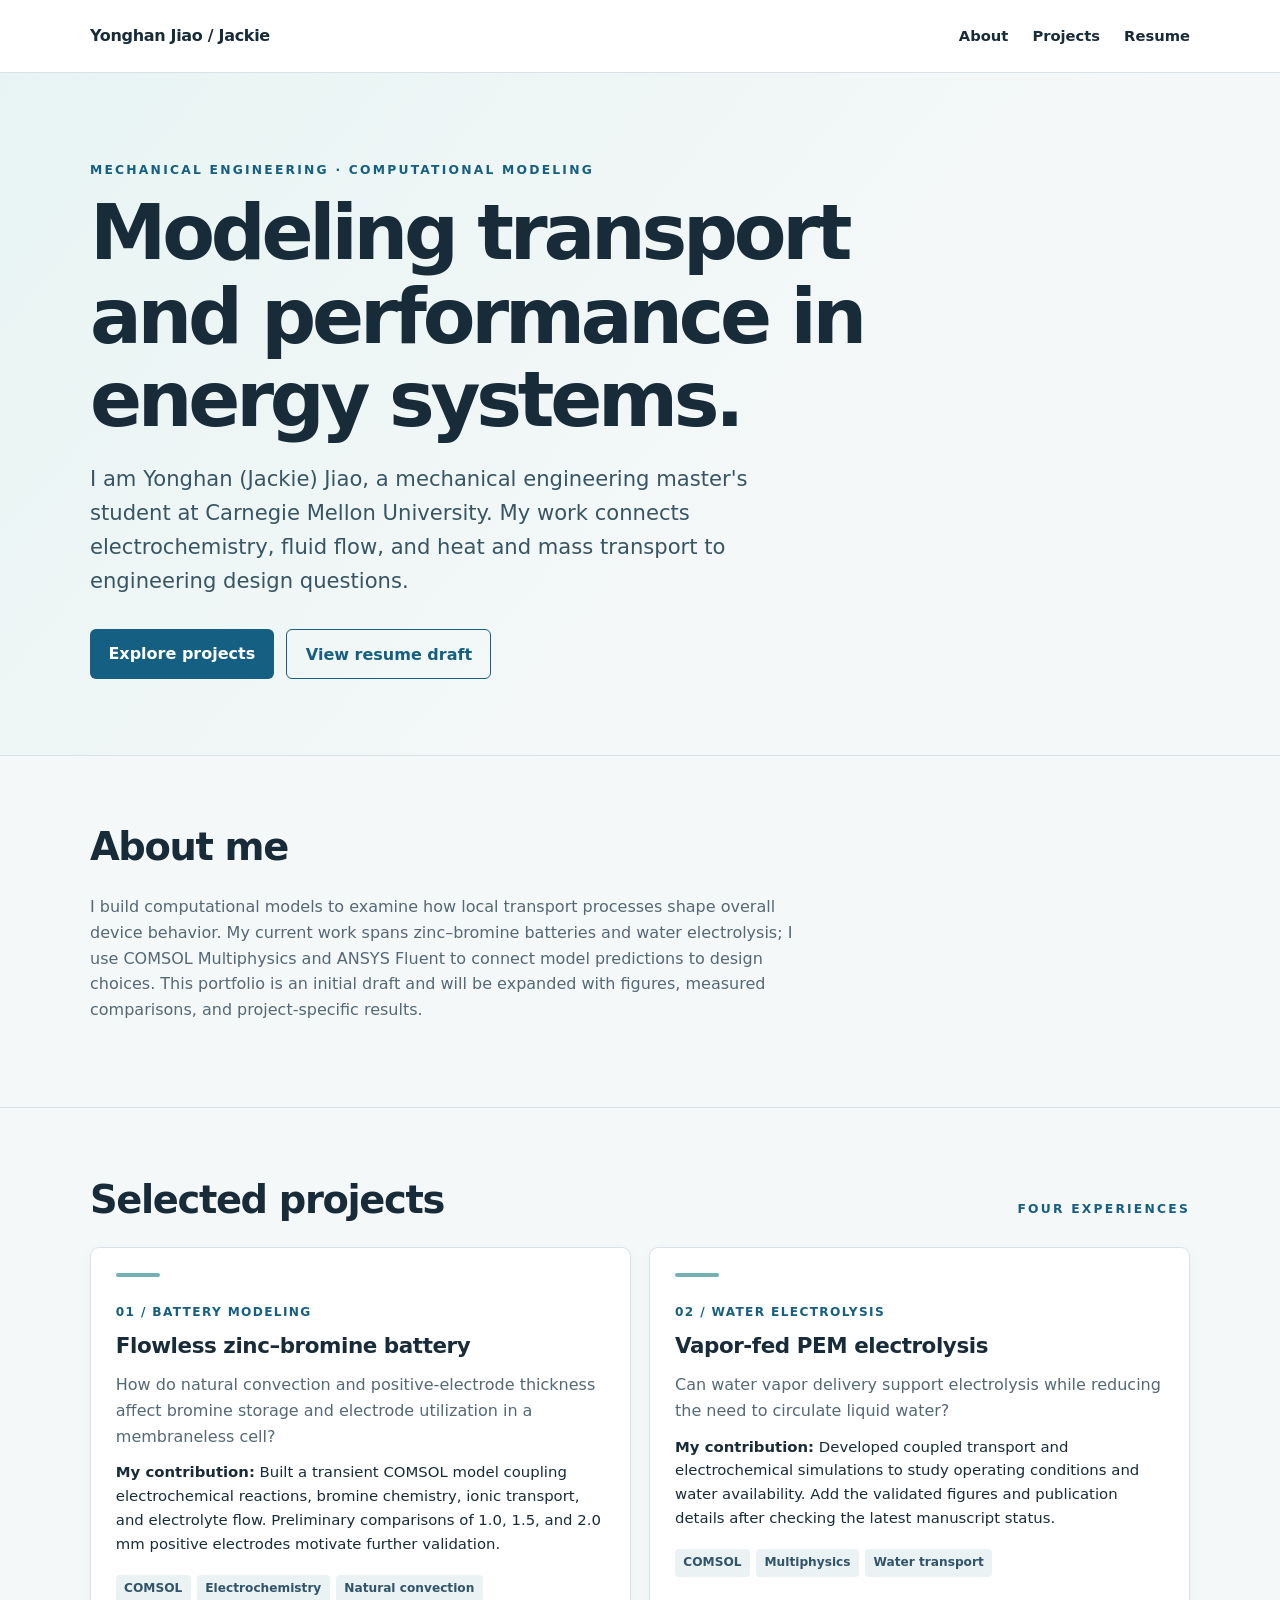
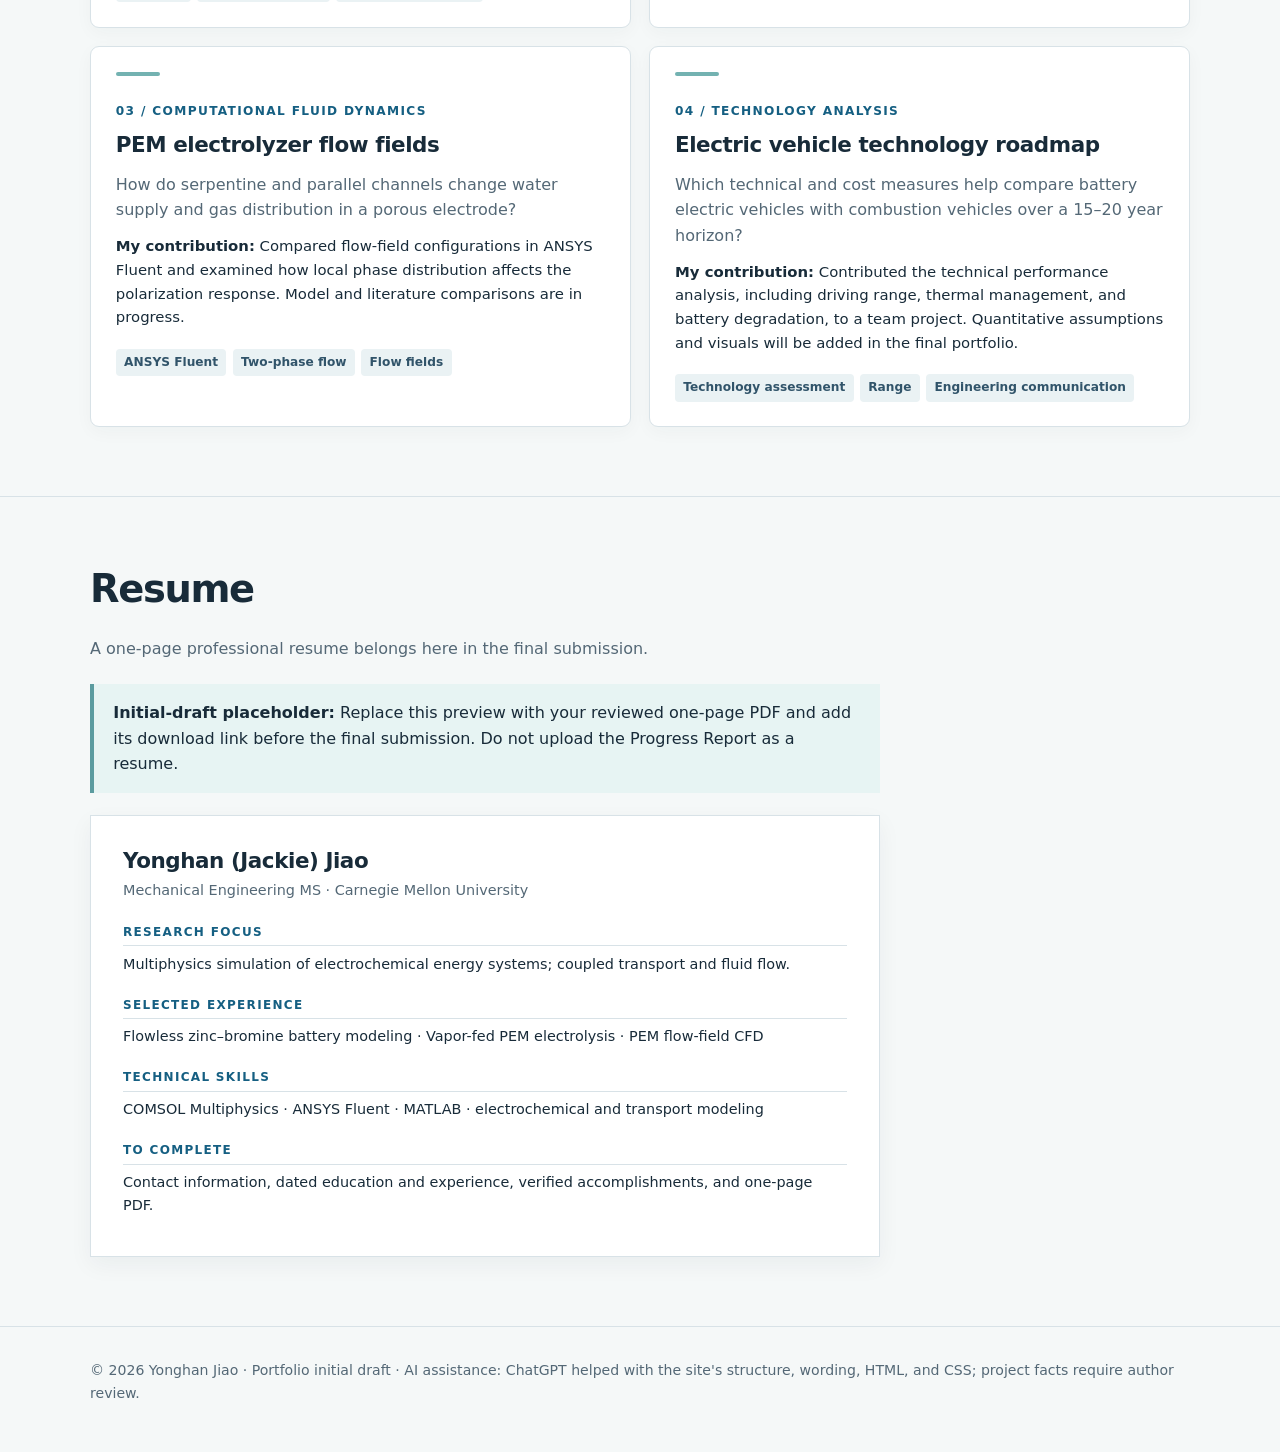
==== index.html @ d311a7da "Add files via upload" ====
<!doctype html>
<html lang="en">
<head>
  <meta charset="utf-8">
  <meta name="viewport" content="width=device-width, initial-scale=1">
  <meta name="description" content="Yonghan (Jackie) Jiao — mechanical engineering and multiphysics modeling portfolio.">
  <title>Yonghan Jiao | Engineering Portfolio</title>
  <style>
    :root { --ink:#182b39; --muted:#546876; --blue:#155f82; --line:#d8e2e7; --paper:#f5f8f8; --white:#fff; --accent:#cfe9ea; }
    * { box-sizing:border-box; }
    html { scroll-behavior:smooth; scroll-padding-top:5.2rem; }
    body { margin:0; color:var(--ink); background:var(--paper); font:16px/1.6 system-ui,-apple-system,"Segoe UI",sans-serif; }
    a { color:var(--blue); }
    a:focus-visible { outline:3px solid #cc8330; outline-offset:4px; }
    .wrap { width:min(1100px,calc(100% - 2.5rem)); margin:auto; }
    .site-header { position:sticky; top:0; z-index:10; background:rgba(255,255,255,.97); border-bottom:1px solid var(--line); }
    .header-inner { min-height:72px; display:flex; align-items:center; justify-content:space-between; gap:1.5rem; }
    .brand { color:var(--ink); text-decoration:none; font-weight:750; letter-spacing:-.02em; white-space:nowrap; }
    nav { display:flex; gap:1.5rem; flex-wrap:wrap; }
    nav a { color:var(--ink); text-decoration:none; font-size:.92rem; font-weight:600; }
    nav a:hover, nav a[aria-current="page"] { color:var(--blue); text-decoration:underline; text-underline-offset:.4rem; }
    .hero { padding:5.5rem 0 4.7rem; background:linear-gradient(130deg,#e7f4f3 0%,#f5f8f8 64%); border-bottom:1px solid var(--line); }
    .eyebrow { color:var(--blue); font-size:.77rem; text-transform:uppercase; letter-spacing:.18em; font-weight:800; }
    h1,h2,h3,p { margin-top:0; }
    h1 { max-width:780px; font-size:clamp(2.65rem,6vw,5.1rem); line-height:1.09; letter-spacing:-.055em; margin:.65rem 0 1.25rem; }
    .lead { max-width:720px; color:#385564; font-size:clamp(1.08rem,2vw,1.32rem); }
    .hero-links { display:flex; gap:.8rem; flex-wrap:wrap; margin-top:2rem; }
    .button { display:inline-block; background:var(--blue); color:#fff; text-decoration:none; padding:.7rem 1.15rem; border-radius:6px; font-weight:650; }
    .button.secondary { color:var(--blue); background:transparent; border:1px solid var(--blue); }
    section.block { padding:4.3rem 0; border-bottom:1px solid var(--line); }
    .section-heading { display:flex; align-items:baseline; justify-content:space-between; gap:1rem; margin-bottom:1.5rem; }
    h2 { font-size:clamp(1.7rem,3vw,2.45rem); letter-spacing:-.035em; line-height:1.2; margin:0; }
    .intro { max-width:730px; color:var(--muted); }
    .grid { display:grid; grid-template-columns:repeat(2,minmax(0,1fr)); gap:1.15rem; }
    .card { background:var(--white); padding:1.55rem; border:1px solid var(--line); border-radius:9px; box-shadow:0 5px 18px rgba(19,51,65,.035); }
    .card::before { content:""; display:block; width:44px; height:4px; border-radius:5px; background:#73b2b1; margin-bottom:1.3rem; }
    .label { color:var(--blue); font-size:.76rem; font-weight:800; text-transform:uppercase; letter-spacing:.11em; }
    h3 { font-size:1.34rem; line-height:1.25; letter-spacing:-.02em; margin:.6rem 0 .8rem; }
    .card p { color:var(--muted); margin-bottom:.75rem; }
    .card .detail { color:var(--ink); font-size:.93rem; }
    .tags { display:flex; flex-wrap:wrap; gap:.4rem; margin-top:1.15rem; }
    .tags span { padding:.25rem .52rem; background:#eaf2f4; border-radius:4px; color:#31546a; font-size:.76rem; font-weight:650; }
    .resume-note { background:#e7f4f3; border-left:4px solid #5b9b9f; padding:1rem 1.2rem; margin:1.4rem 0; max-width:790px; }
    .resume-sheet { background:#fff; border:1px solid var(--line); padding:2rem; max-width:790px; box-shadow:0 8px 22px rgba(17,45,61,.05); }
    .resume-sheet h3 { margin:0; }
    .resume-sheet .subtitle { color:var(--muted); margin:.25rem 0 1.3rem; }
    .resume-sheet h4 { border-bottom:1px solid var(--line); margin:1.25rem 0 .4rem; padding-bottom:.2rem; color:var(--blue); text-transform:uppercase; font-size:.75rem; letter-spacing:.11em; }
    .resume-sheet p { margin:0 0 .45rem; font-size:.9rem; }
    footer { padding:2rem 0 3rem; font-size:.88rem; color:var(--muted); }
    @media(max-width:700px) { .header-inner { align-items:flex-start; flex-direction:column; padding:.9rem 0; gap:.5rem; } nav { gap:.85rem; } html { scroll-padding-top:8rem; } .hero { padding:3.6rem 0; } .grid { grid-template-columns:1fr; } .section-heading { display:block; } .resume-sheet { padding:1.2rem; } }
    @media print { .site-header,.hero-links,.resume-note,footer { display:none; } .hero,section.block { padding:1rem 0; } .grid { display:block; } .card { break-inside:avoid; box-shadow:none; margin-bottom:1rem; } }
  </style>
</head>
<body>
  <header class="site-header">
    <div class="wrap header-inner">
      <a class="brand" href="#home">Yonghan Jiao <span aria-hidden="true">/</span> Jackie</a>
      <nav aria-label="Main navigation">
        <a href="#about">About</a>
        <a href="#projects">Projects</a>
        <a href="#resume">Resume</a>
      </nav>
    </div>
  </header>
  <main>
    <div class="hero" id="home">
      <div class="wrap">
        <div class="eyebrow">Mechanical engineering · computational modeling</div>
        <h1>Modeling transport and performance in energy systems.</h1>
        <p class="lead">I am Yonghan (Jackie) Jiao, a mechanical engineering master's student at Carnegie Mellon University. My work connects electrochemistry, fluid flow, and heat and mass transport to engineering design questions.</p>
        <div class="hero-links"><a class="button" href="#projects">Explore projects</a><a class="button secondary" href="#resume">View resume draft</a></div>
      </div>
    </div>
    <section class="block" id="about" aria-labelledby="about-title">
      <div class="wrap"><div class="section-heading"><h2 id="about-title">About me</h2></div>
        <p class="intro">I build computational models to examine how local transport processes shape overall device behavior. My current work spans zinc–bromine batteries and water electrolysis; I use COMSOL Multiphysics and ANSYS Fluent to connect model predictions to design choices. This portfolio is an initial draft and will be expanded with figures, measured comparisons, and project-specific results.</p>
      </div>
    </section>
    <section class="block" id="projects" aria-labelledby="projects-title">
      <div class="wrap"><div class="section-heading"><h2 id="projects-title">Selected projects</h2><span class="eyebrow">Four experiences</span></div>
        <div class="grid">
          <article class="card"><span class="label">01 / Battery modeling</span><h3>Flowless zinc–bromine battery</h3>
            <p>How do natural convection and positive-electrode thickness affect bromine storage and electrode utilization in a membraneless cell?</p>
            <p class="detail"><strong>My contribution:</strong> Built a transient COMSOL model coupling electrochemical reactions, bromine chemistry, ionic transport, and electrolyte flow. Preliminary comparisons of 1.0, 1.5, and 2.0 mm positive electrodes motivate further validation.</p>
            <div class="tags"><span>COMSOL</span><span>Electrochemistry</span><span>Natural convection</span></div>
          </article>
          <article class="card"><span class="label">02 / Water electrolysis</span><h3>Vapor-fed PEM electrolysis</h3>
            <p>Can water vapor delivery support electrolysis while reducing the need to circulate liquid water?</p>
            <p class="detail"><strong>My contribution:</strong> Developed coupled transport and electrochemical simulations to study operating conditions and water availability. Add the validated figures and publication details after checking the latest manuscript status.</p>
            <div class="tags"><span>COMSOL</span><span>Multiphysics</span><span>Water transport</span></div>
          </article>
          <article class="card"><span class="label">03 / Computational fluid dynamics</span><h3>PEM electrolyzer flow fields</h3>
            <p>How do serpentine and parallel channels change water supply and gas distribution in a porous electrode?</p>
            <p class="detail"><strong>My contribution:</strong> Compared flow-field configurations in ANSYS Fluent and examined how local phase distribution affects the polarization response. Model and literature comparisons are in progress.</p>
            <div class="tags"><span>ANSYS Fluent</span><span>Two-phase flow</span><span>Flow fields</span></div>
          </article>
          <article class="card"><span class="label">04 / Technology analysis</span><h3>Electric vehicle technology roadmap</h3>
            <p>Which technical and cost measures help compare battery electric vehicles with combustion vehicles over a 15–20 year horizon?</p>
            <p class="detail"><strong>My contribution:</strong> Contributed the technical performance analysis, including driving range, thermal management, and battery degradation, to a team project. Quantitative assumptions and visuals will be added in the final portfolio.</p>
            <div class="tags"><span>Technology assessment</span><span>Range</span><span>Engineering communication</span></div>
          </article>
        </div>
      </div>
    </section>
    <section class="block" id="resume" aria-labelledby="resume-title">
      <div class="wrap"><div class="section-heading"><h2 id="resume-title">Resume</h2></div>
        <p class="intro">A one-page professional resume belongs here in the final submission.</p>
        <div class="resume-note"><strong>Initial-draft placeholder:</strong> Replace this preview with your reviewed one-page PDF and add its download link before the final submission. Do not upload the Progress Report as a resume.</div>
        <div class="resume-sheet" aria-label="Resume section preview">
          <h3>Yonghan (Jackie) Jiao</h3><p class="subtitle">Mechanical Engineering MS · Carnegie Mellon University</p>
          <h4>Research focus</h4><p>Multiphysics simulation of electrochemical energy systems; coupled transport and fluid flow.</p>
          <h4>Selected experience</h4><p>Flowless zinc–bromine battery modeling · Vapor-fed PEM electrolysis · PEM flow-field CFD</p>
          <h4>Technical skills</h4><p>COMSOL Multiphysics · ANSYS Fluent · MATLAB · electrochemical and transport modeling</p>
          <h4>To complete</h4><p>Contact information, dated education and experience, verified accomplishments, and one-page PDF.</p>
        </div>
      </div>
    </section>
  </main>
  <footer><div class="wrap">© 2026 Yonghan Jiao · Portfolio initial draft · AI assistance: ChatGPT helped with the site's structure, wording, HTML, and CSS; project facts require author review.</div></footer>
</body>
</html>
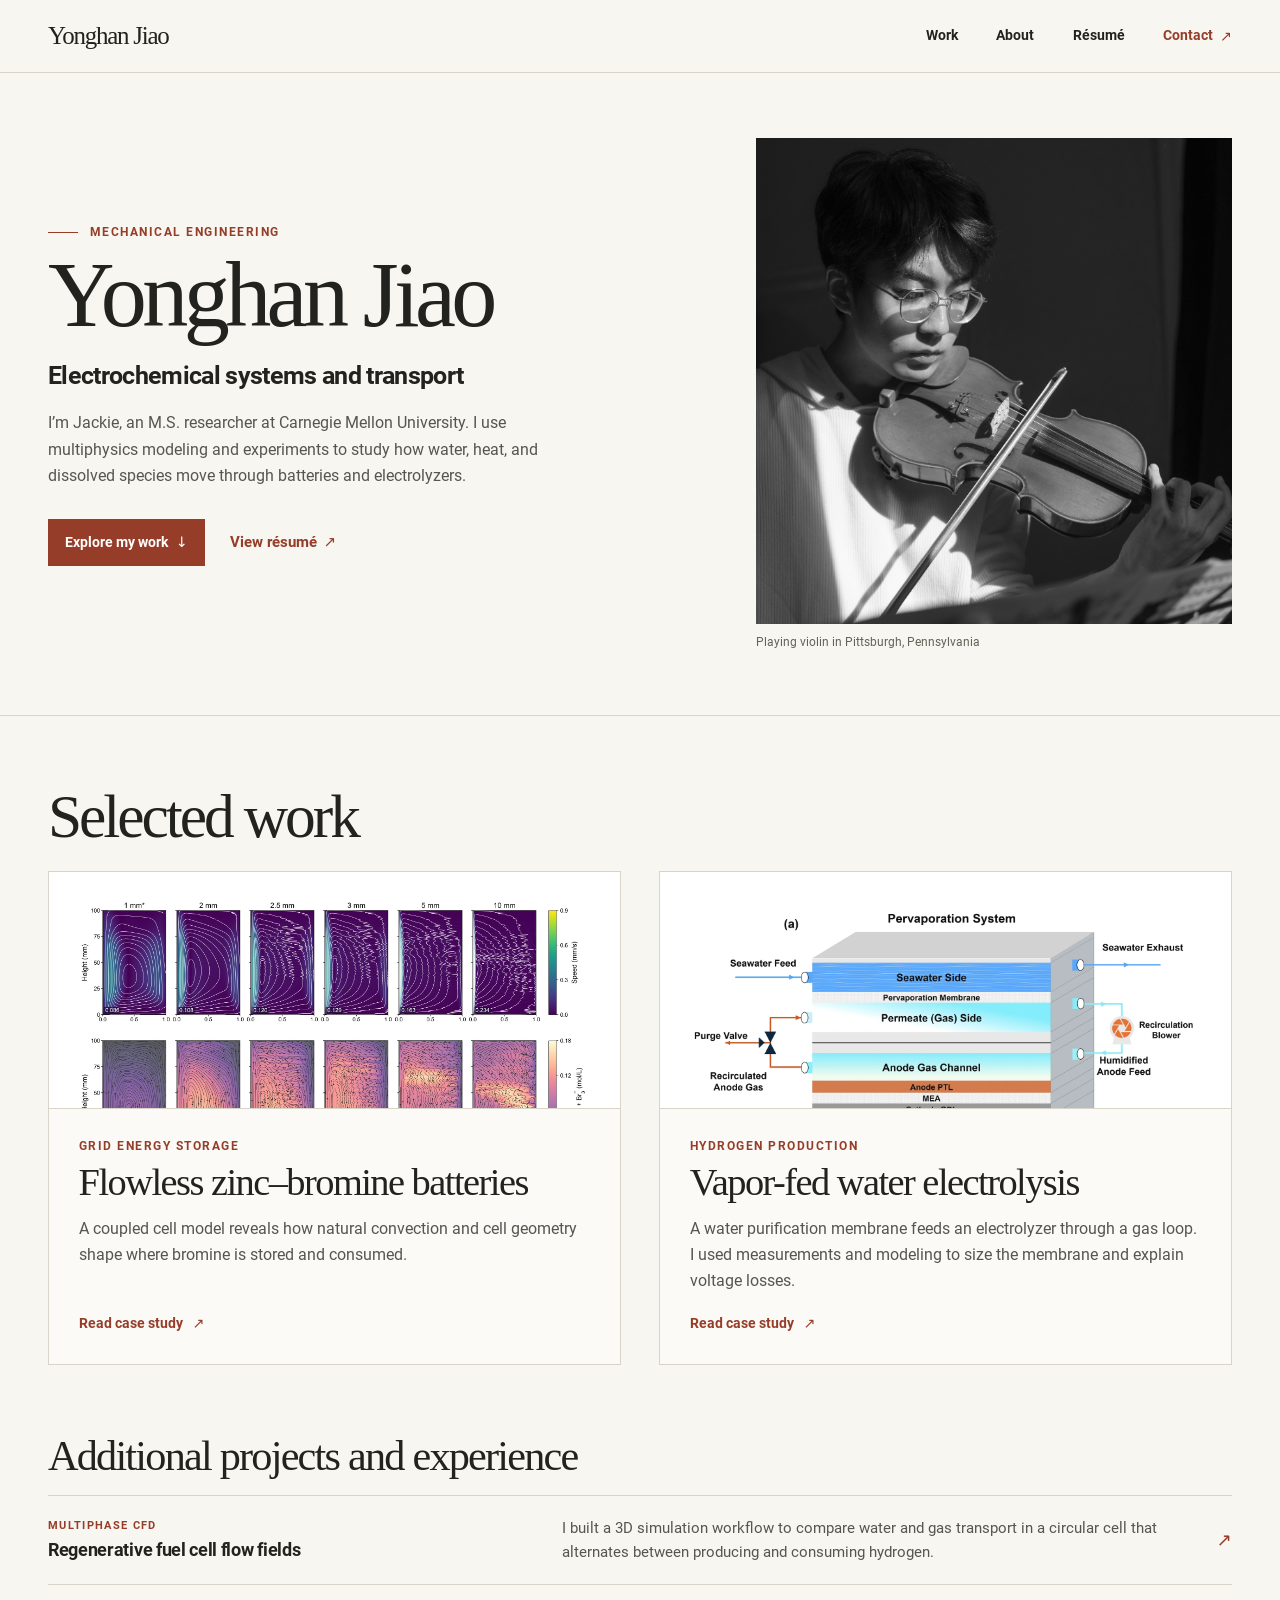
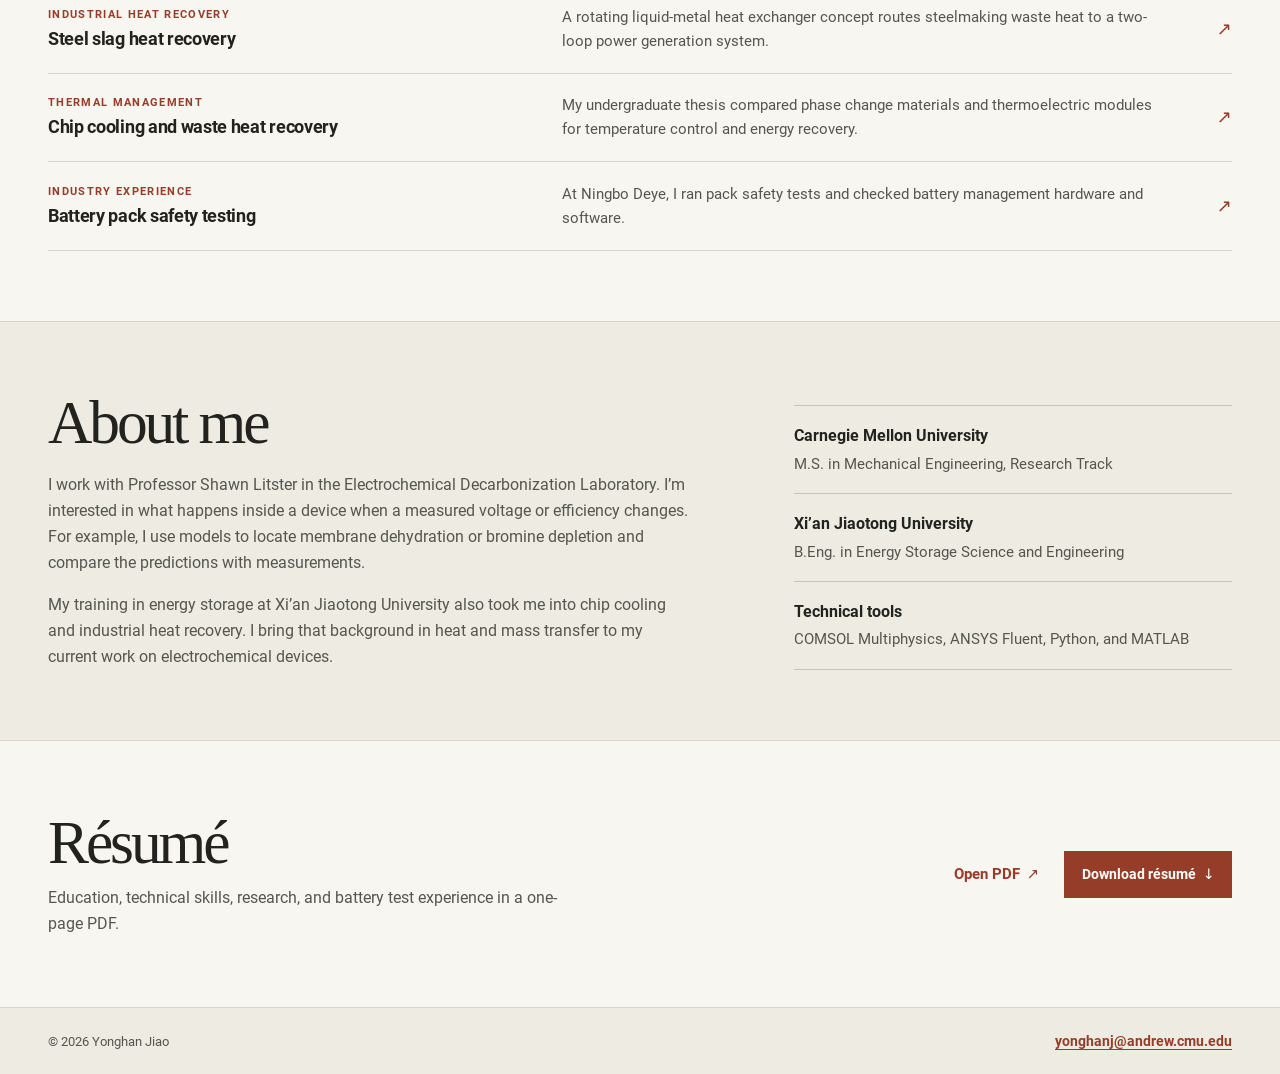
==== commit cce81bea: "Add files via upload" ====
--- a/index.html
+++ b/index.html
@@ -3,119 +3,139 @@
 <head>
   <meta charset="utf-8">
   <meta name="viewport" content="width=device-width, initial-scale=1">
-  <meta name="description" content="Yonghan (Jackie) Jiao — mechanical engineering and multiphysics modeling portfolio.">
-  <title>Yonghan Jiao | Engineering Portfolio</title>
-  <style>
-    :root { --ink:#182b39; --muted:#546876; --blue:#155f82; --line:#d8e2e7; --paper:#f5f8f8; --white:#fff; --accent:#cfe9ea; }
-    * { box-sizing:border-box; }
-    html { scroll-behavior:smooth; scroll-padding-top:5.2rem; }
-    body { margin:0; color:var(--ink); background:var(--paper); font:16px/1.6 system-ui,-apple-system,"Segoe UI",sans-serif; }
-    a { color:var(--blue); }
-    a:focus-visible { outline:3px solid #cc8330; outline-offset:4px; }
-    .wrap { width:min(1100px,calc(100% - 2.5rem)); margin:auto; }
-    .site-header { position:sticky; top:0; z-index:10; background:rgba(255,255,255,.97); border-bottom:1px solid var(--line); }
-    .header-inner { min-height:72px; display:flex; align-items:center; justify-content:space-between; gap:1.5rem; }
-    .brand { color:var(--ink); text-decoration:none; font-weight:750; letter-spacing:-.02em; white-space:nowrap; }
-    nav { display:flex; gap:1.5rem; flex-wrap:wrap; }
-    nav a { color:var(--ink); text-decoration:none; font-size:.92rem; font-weight:600; }
-    nav a:hover, nav a[aria-current="page"] { color:var(--blue); text-decoration:underline; text-underline-offset:.4rem; }
-    .hero { padding:5.5rem 0 4.7rem; background:linear-gradient(130deg,#e7f4f3 0%,#f5f8f8 64%); border-bottom:1px solid var(--line); }
-    .eyebrow { color:var(--blue); font-size:.77rem; text-transform:uppercase; letter-spacing:.18em; font-weight:800; }
-    h1,h2,h3,p { margin-top:0; }
-    h1 { max-width:780px; font-size:clamp(2.65rem,6vw,5.1rem); line-height:1.09; letter-spacing:-.055em; margin:.65rem 0 1.25rem; }
-    .lead { max-width:720px; color:#385564; font-size:clamp(1.08rem,2vw,1.32rem); }
-    .hero-links { display:flex; gap:.8rem; flex-wrap:wrap; margin-top:2rem; }
-    .button { display:inline-block; background:var(--blue); color:#fff; text-decoration:none; padding:.7rem 1.15rem; border-radius:6px; font-weight:650; }
-    .button.secondary { color:var(--blue); background:transparent; border:1px solid var(--blue); }
-    section.block { padding:4.3rem 0; border-bottom:1px solid var(--line); }
-    .section-heading { display:flex; align-items:baseline; justify-content:space-between; gap:1rem; margin-bottom:1.5rem; }
-    h2 { font-size:clamp(1.7rem,3vw,2.45rem); letter-spacing:-.035em; line-height:1.2; margin:0; }
-    .intro { max-width:730px; color:var(--muted); }
-    .grid { display:grid; grid-template-columns:repeat(2,minmax(0,1fr)); gap:1.15rem; }
-    .card { background:var(--white); padding:1.55rem; border:1px solid var(--line); border-radius:9px; box-shadow:0 5px 18px rgba(19,51,65,.035); }
-    .card::before { content:""; display:block; width:44px; height:4px; border-radius:5px; background:#73b2b1; margin-bottom:1.3rem; }
-    .label { color:var(--blue); font-size:.76rem; font-weight:800; text-transform:uppercase; letter-spacing:.11em; }
-    h3 { font-size:1.34rem; line-height:1.25; letter-spacing:-.02em; margin:.6rem 0 .8rem; }
-    .card p { color:var(--muted); margin-bottom:.75rem; }
-    .card .detail { color:var(--ink); font-size:.93rem; }
-    .tags { display:flex; flex-wrap:wrap; gap:.4rem; margin-top:1.15rem; }
-    .tags span { padding:.25rem .52rem; background:#eaf2f4; border-radius:4px; color:#31546a; font-size:.76rem; font-weight:650; }
-    .resume-note { background:#e7f4f3; border-left:4px solid #5b9b9f; padding:1rem 1.2rem; margin:1.4rem 0; max-width:790px; }
-    .resume-sheet { background:#fff; border:1px solid var(--line); padding:2rem; max-width:790px; box-shadow:0 8px 22px rgba(17,45,61,.05); }
-    .resume-sheet h3 { margin:0; }
-    .resume-sheet .subtitle { color:var(--muted); margin:.25rem 0 1.3rem; }
-    .resume-sheet h4 { border-bottom:1px solid var(--line); margin:1.25rem 0 .4rem; padding-bottom:.2rem; color:var(--blue); text-transform:uppercase; font-size:.75rem; letter-spacing:.11em; }
-    .resume-sheet p { margin:0 0 .45rem; font-size:.9rem; }
-    footer { padding:2rem 0 3rem; font-size:.88rem; color:var(--muted); }
-    @media(max-width:700px) { .header-inner { align-items:flex-start; flex-direction:column; padding:.9rem 0; gap:.5rem; } nav { gap:.85rem; } html { scroll-padding-top:8rem; } .hero { padding:3.6rem 0; } .grid { grid-template-columns:1fr; } .section-heading { display:block; } .resume-sheet { padding:1.2rem; } }
-    @media print { .site-header,.hero-links,.resume-note,footer { display:none; } .hero,section.block { padding:1rem 0; } .grid { display:block; } .card { break-inside:avoid; box-shadow:none; margin-bottom:1rem; } }
-  </style>
+  <meta name="description" content="Engineering portfolio of Yonghan (Jackie) Jiao, a Carnegie Mellon mechanical engineering researcher working on electrochemical energy systems.">
+  <title>Engineering Portfolio | Yonghan Jiao</title>
+  <link rel="canonical" href="https://yonghan-jiao-engineering.neon-frost-7185.chatgpt.site/">
+  <link rel="stylesheet" href="assets/type.css">
+  <link rel="stylesheet" href="assets/site.css">
 </head>
 <body>
+  <a class="skip" href="#main">Skip to content</a>
   <header class="site-header">
-    <div class="wrap header-inner">
-      <a class="brand" href="#home">Yonghan Jiao <span aria-hidden="true">/</span> Jackie</a>
-      <nav aria-label="Main navigation">
-        <a href="#about">About</a>
-        <a href="#projects">Projects</a>
-        <a href="#resume">Resume</a>
+    <div class="shell header-content">
+      <a class="wordmark" href="index.html">Yonghan Jiao</a>
+      <nav class="site-nav" aria-label="Main navigation">
+        <a href="index.html#work">Work</a>
+        <a href="index.html#about">About</a>
+        <a href="index.html#resume">Résumé</a>
+        <a class="nav-contact" href="mailto:yonghanj@andrew.cmu.edu">Contact <span class="arrow" aria-hidden="true">↗</span></a>
       </nav>
     </div>
   </header>
-  <main>
-    <div class="hero" id="home">
-      <div class="wrap">
-        <div class="eyebrow">Mechanical engineering · computational modeling</div>
-        <h1>Modeling transport and performance in energy systems.</h1>
-        <p class="lead">I am Yonghan (Jackie) Jiao, a mechanical engineering master's student at Carnegie Mellon University. My work connects electrochemistry, fluid flow, and heat and mass transport to engineering design questions.</p>
-        <div class="hero-links"><a class="button" href="#projects">Explore projects</a><a class="button secondary" href="#resume">View resume draft</a></div>
+  <main id="main">
+    <section class="shell hero" aria-labelledby="home-title">
+      <div>
+        <p class="eyebrow">Mechanical engineering</p>
+        <h1 id="home-title">Yonghan Jiao</h1>
+        <p class="hero-role">Electrochemical systems and transport</p>
+        <p class="hero-bio">I’m Jackie, an M.S. researcher at Carnegie Mellon University. I use multiphysics modeling and experiments to study how water, heat, and dissolved species move through batteries and electrolyzers.</p>
+        <div class="actions">
+          <a class="button" href="#work">Explore my work <span class="arrow" aria-hidden="true">↓</span></a>
+          <a class="text-link" href="#resume">View résumé <span class="arrow" aria-hidden="true">↗</span></a>
+        </div>
       </div>
-    </div>
-    <section class="block" id="about" aria-labelledby="about-title">
-      <div class="wrap"><div class="section-heading"><h2 id="about-title">About me</h2></div>
-        <p class="intro">I build computational models to examine how local transport processes shape overall device behavior. My current work spans zinc–bromine batteries and water electrolysis; I use COMSOL Multiphysics and ANSYS Fluent to connect model predictions to design choices. This portfolio is an initial draft and will be expanded with figures, measured comparisons, and project-specific results.</p>
+      <figure class="portrait">
+        <img src="assets/yonghan-jiao-violin.jpg" alt="Yonghan Jiao playing the violin" width="1365" height="2048" fetchpriority="high">
+        <figcaption>Playing violin in Pittsburgh, Pennsylvania</figcaption>
+      </figure>
+    </section>
+
+    <section class="band" id="work" aria-labelledby="work-title">
+      <div class="shell section-pad">
+        <h2 class="section-title" id="work-title">Selected work</h2>
+        <div class="project-grid">
+    <article class="feature">
+      <div class="cover"><img src="assets/battery-gap-fields.webp" alt="Simulated electrolyte flow and oxidized bromine concentration for six cell gaps" width="1920" height="987" loading="lazy" decoding="async"></div>
+      <div class="feature-copy">
+        <p class="eyebrow">Grid energy storage</p>
+        <h3><a href="projects/zinc-bromine.html">Flowless zinc–bromine batteries</a></h3>
+        <p>A coupled cell model reveals how natural convection and cell geometry shape where bromine is stored and consumed.</p>
+        <span class="feature-link" aria-hidden="true">Read case study <span class="arrow" aria-hidden="true">↗</span></span>
       </div>
-    </section>
-    <section class="block" id="projects" aria-labelledby="projects-title">
-      <div class="wrap"><div class="section-heading"><h2 id="projects-title">Selected projects</h2><span class="eyebrow">Four experiences</span></div>
-        <div class="grid">
-          <article class="card"><span class="label">01 / Battery modeling</span><h3>Flowless zinc–bromine battery</h3>
-            <p>How do natural convection and positive-electrode thickness affect bromine storage and electrode utilization in a membraneless cell?</p>
-            <p class="detail"><strong>My contribution:</strong> Built a transient COMSOL model coupling electrochemical reactions, bromine chemistry, ionic transport, and electrolyte flow. Preliminary comparisons of 1.0, 1.5, and 2.0 mm positive electrodes motivate further validation.</p>
-            <div class="tags"><span>COMSOL</span><span>Electrochemistry</span><span>Natural convection</span></div>
-          </article>
-          <article class="card"><span class="label">02 / Water electrolysis</span><h3>Vapor-fed PEM electrolysis</h3>
-            <p>Can water vapor delivery support electrolysis while reducing the need to circulate liquid water?</p>
-            <p class="detail"><strong>My contribution:</strong> Developed coupled transport and electrochemical simulations to study operating conditions and water availability. Add the validated figures and publication details after checking the latest manuscript status.</p>
-            <div class="tags"><span>COMSOL</span><span>Multiphysics</span><span>Water transport</span></div>
-          </article>
-          <article class="card"><span class="label">03 / Computational fluid dynamics</span><h3>PEM electrolyzer flow fields</h3>
-            <p>How do serpentine and parallel channels change water supply and gas distribution in a porous electrode?</p>
-            <p class="detail"><strong>My contribution:</strong> Compared flow-field configurations in ANSYS Fluent and examined how local phase distribution affects the polarization response. Model and literature comparisons are in progress.</p>
-            <div class="tags"><span>ANSYS Fluent</span><span>Two-phase flow</span><span>Flow fields</span></div>
-          </article>
-          <article class="card"><span class="label">04 / Technology analysis</span><h3>Electric vehicle technology roadmap</h3>
-            <p>Which technical and cost measures help compare battery electric vehicles with combustion vehicles over a 15–20 year horizon?</p>
-            <p class="detail"><strong>My contribution:</strong> Contributed the technical performance analysis, including driving range, thermal management, and battery degradation, to a team project. Quantitative assumptions and visuals will be added in the final portfolio.</p>
-            <div class="tags"><span>Technology assessment</span><span>Range</span><span>Engineering communication</span></div>
-          </article>
+    </article>
+    <article class="feature">
+      <div class="cover"><img src="assets/electrolysis-loop.webp" alt="Stacked water purification membrane and electrolyzer connected by a recirculating gas loop" width="1600" height="860" loading="lazy" decoding="async"></div>
+      <div class="feature-copy">
+        <p class="eyebrow">Hydrogen production</p>
+        <h3><a href="projects/vapor-fed-electrolysis.html">Vapor-fed water electrolysis</a></h3>
+        <p>A water purification membrane feeds an electrolyzer through a gas loop. I used measurements and modeling to size the membrane and explain voltage losses.</p>
+        <span class="feature-link" aria-hidden="true">Read case study <span class="arrow" aria-hidden="true">↗</span></span>
+      </div>
+    </article>
+        </div>
+        <div class="more-work">
+          <h3 class="subheading">Additional projects and experience</h3>
+          <ul class="experience-list">
+    <li>
+      <div>
+        <p class="eyebrow">Multiphase CFD</p>
+        <h3><a href="projects/regenerative-fuel-cells.html">Regenerative fuel cell flow fields</a></h3>
+      </div>
+      <p class="summary">I built a 3D simulation workflow to compare water and gas transport in a circular cell that alternates between producing and consuming hydrogen.</p>
+      <span class="row-arrow" aria-hidden="true">↗</span>
+    </li>
+    <li>
+      <div>
+        <p class="eyebrow">Industrial heat recovery</p>
+        <h3><a href="projects/steel-slag-heat-recovery.html">Steel slag heat recovery</a></h3>
+      </div>
+      <p class="summary">A rotating liquid-metal heat exchanger concept routes steelmaking waste heat to a two-loop power generation system.</p>
+      <span class="row-arrow" aria-hidden="true">↗</span>
+    </li>
+    <li>
+      <div>
+        <p class="eyebrow">Thermal management</p>
+        <h3><a href="projects/chip-waste-heat.html">Chip cooling and waste heat recovery</a></h3>
+      </div>
+      <p class="summary">My undergraduate thesis compared phase change materials and thermoelectric modules for temperature control and energy recovery.</p>
+      <span class="row-arrow" aria-hidden="true">↗</span>
+    </li>
+    <li>
+      <div>
+        <p class="eyebrow">Industry experience</p>
+        <h3><a href="projects/battery-pack-testing.html">Battery pack safety testing</a></h3>
+      </div>
+      <p class="summary">At Ningbo Deye, I ran pack safety tests and checked battery management hardware and software.</p>
+      <span class="row-arrow" aria-hidden="true">↗</span>
+    </li>
+          </ul>
         </div>
       </div>
     </section>
-    <section class="block" id="resume" aria-labelledby="resume-title">
-      <div class="wrap"><div class="section-heading"><h2 id="resume-title">Resume</h2></div>
-        <p class="intro">A one-page professional resume belongs here in the final submission.</p>
-        <div class="resume-note"><strong>Initial-draft placeholder:</strong> Replace this preview with your reviewed one-page PDF and add its download link before the final submission. Do not upload the Progress Report as a resume.</div>
-        <div class="resume-sheet" aria-label="Resume section preview">
-          <h3>Yonghan (Jackie) Jiao</h3><p class="subtitle">Mechanical Engineering MS · Carnegie Mellon University</p>
-          <h4>Research focus</h4><p>Multiphysics simulation of electrochemical energy systems; coupled transport and fluid flow.</p>
-          <h4>Selected experience</h4><p>Flowless zinc–bromine battery modeling · Vapor-fed PEM electrolysis · PEM flow-field CFD</p>
-          <h4>Technical skills</h4><p>COMSOL Multiphysics · ANSYS Fluent · MATLAB · electrochemical and transport modeling</p>
-          <h4>To complete</h4><p>Contact information, dated education and experience, verified accomplishments, and one-page PDF.</p>
+
+    <section class="band about-band" id="about" aria-labelledby="about-title">
+      <div class="shell section-pad about-layout">
+        <div class="about-copy">
+          <h2 class="section-title" id="about-title">About me</h2>
+          <p>I work with Professor Shawn Litster in the Electrochemical Decarbonization Laboratory. I’m interested in what happens inside a device when a measured voltage or efficiency changes. For example, I use models to locate membrane dehydration or bromine depletion and compare the predictions with measurements.</p>
+          <p>My training in energy storage at Xi’an Jiaotong University also took me into chip cooling and industrial heat recovery. I bring that background in heat and mass transfer to my current work on electrochemical devices.</p>
+        </div>
+        <dl class="background" aria-label="Education and technical skills">
+          <div><dt>Carnegie Mellon University</dt><dd>M.S. in Mechanical Engineering, Research Track</dd></div>
+          <div><dt>Xi’an Jiaotong University</dt><dd>B.Eng. in Energy Storage Science and Engineering</dd></div>
+          <div><dt>Technical tools</dt><dd>COMSOL Multiphysics, ANSYS Fluent, Python, and MATLAB</dd></div>
+        </dl>
+      </div>
+    </section>
+
+    <section class="band" id="resume" aria-labelledby="resume-title">
+      <div class="shell section-pad resume-layout">
+        <div>
+          <h2 class="section-title" id="resume-title">Résumé</h2>
+          <p>Education, technical skills, research, and battery test experience in a one-page PDF.</p>
+        </div>
+        <div class="actions">
+          <a class="text-link" href="assets/Yonghan_Jiao_Resume.pdf">Open PDF <span class="arrow" aria-hidden="true">↗</span></a>
+          <a class="button" href="assets/Yonghan_Jiao_Resume.pdf" download>Download résumé <span class="arrow" aria-hidden="true">↓</span></a>
         </div>
       </div>
     </section>
   </main>
-  <footer><div class="wrap">© 2026 Yonghan Jiao · Portfolio initial draft · AI assistance: ChatGPT helped with the site's structure, wording, HTML, and CSS; project facts require author review.</div></footer>
+  <footer class="site-footer">
+    <div class="shell footer-content">
+      <p>© 2026 Yonghan Jiao</p>
+      <a href="mailto:yonghanj@andrew.cmu.edu">yonghanj@andrew.cmu.edu</a>
+    </div>
+  </footer>
 </body>
 </html>
--- a/assets/type.css
+++ b/assets/type.css
@@ -0,0 +1,12 @@
+@font-face {
+  font-family: Roboto;
+  src: url("roboto-regular.woff2") format("woff2");
+  font-weight: 400;
+  font-display: swap;
+}
+@font-face {
+  font-family: Roboto;
+  src: url("roboto-bold.woff2") format("woff2");
+  font-weight: 550 900;
+  font-display: swap;
+}
--- a/assets/site.css
+++ b/assets/site.css
@@ -0,0 +1,302 @@
+:root {
+  color-scheme: light;
+  --paper: #f8f6f1;
+  --white: #fff;
+  --ink: #22231e;
+  --muted: #55564e;
+  --faint: #646359;
+  --accent: #963d29;
+  --accent-hover: #74301f;
+  --line: #d9d4c9;
+  --wash: #eeebe3;
+  --display: "Instrument Serif", Georgia, "Times New Roman", serif;
+  --body: "Roboto", system-ui, sans-serif;
+}
+
+*, *::before, *::after { box-sizing: border-box; }
+html { scroll-padding-top: 6rem; }
+body {
+  margin: 0;
+  background: var(--paper);
+  color: var(--ink);
+  font: 1rem / 1.62 var(--body);
+  -webkit-font-smoothing: antialiased;
+}
+h1, h2, h3, p, figure, dl, dd { margin: 0; }
+h1, h2, h3 { text-wrap: balance; }
+h1, h2 { font-family: var(--display); font-weight: 400; letter-spacing: -.05em; }
+h3 { line-height: 1.24; }
+a { color: var(--accent); text-underline-offset: .21em; }
+a:hover { color: var(--accent-hover); }
+a:focus-visible { outline: 2px solid var(--accent); outline-offset: 5px; }
+img { display: block; max-width: 100%; height: auto; }
+sub, sup { line-height: 0; }
+::selection { background: #ecd1c3; color: var(--ink); }
+
+.shell { width: min(100% - 96px, 1220px); margin-inline: auto; }
+.skip {
+  position: fixed;
+  z-index: 5;
+  top: 12px;
+  left: 12px;
+  transform: translateY(-160%);
+  padding: .7rem 1rem;
+  color: var(--white);
+  background: var(--ink);
+}
+.skip:focus { transform: none; color: var(--white); }
+
+.site-header {
+  position: sticky;
+  top: 0;
+  z-index: 3;
+  background: var(--paper);
+  border-bottom: 1px solid var(--line);
+}
+.header-content { display: flex; align-items: center; justify-content: space-between; min-height: 72px; gap: 1rem; }
+.wordmark {
+  color: var(--ink);
+  font-family: var(--display);
+  font-size: 1.56rem;
+  line-height: 1.1;
+  letter-spacing: -.05em;
+  text-decoration: none;
+  white-space: nowrap;
+}
+.site-nav { display: flex; align-items: center; gap: clamp(.95rem, 3vw, 2.65rem); }
+.site-nav a {
+  display: inline-flex;
+  align-items: center;
+  min-height: 42px;
+  color: var(--ink);
+  font-size: .89rem;
+  font-weight: 550;
+  text-decoration: none;
+}
+.site-nav a:hover, .site-nav a[aria-current] { color: var(--accent); text-decoration: underline; }
+.site-nav .nav-contact { color: var(--accent); }
+.arrow { margin-left: .48em; font: 400 1em / 1 "DejaVu Sans", "Segoe UI Symbol", sans-serif; }
+
+.hero {
+  display: grid;
+  grid-template-columns: minmax(0, 1.14fr) minmax(0, .86fr);
+  gap: clamp(2rem, 6vw, 6.4rem);
+  align-items: center;
+  padding-block: clamp(2.6rem, 5.1vw, 4.75rem) clamp(2.6rem, 4.9vw, 4.4rem);
+}
+.eyebrow {
+  color: var(--accent);
+  font-size: .75rem;
+  font-weight: 700;
+  letter-spacing: .125em;
+  text-transform: uppercase;
+  line-height: 1.45;
+}
+.hero .eyebrow { display: flex; align-items: center; gap: .75rem; }
+.hero .eyebrow::before { content: ""; width: 1.85rem; height: 1px; background: var(--accent); }
+.hero h1 { margin-block: .54rem 1.1rem; font-size: clamp(3.8rem, 7.2vw, 7rem); line-height: .99; }
+.hero-role { font-size: clamp(1.12rem, 2vw, 1.55rem); letter-spacing: -.027em; font-weight: 550; line-height: 1.35; }
+.hero-bio { max-width: 33rem; margin-top: 1.1rem; color: var(--muted); font-size: 1.03rem; }
+.actions { display: flex; flex-wrap: wrap; align-items: center; gap: .7rem 1.55rem; margin-top: 1.8rem; }
+.button {
+  display: inline-flex;
+  min-height: 47px;
+  justify-content: center;
+  align-items: center;
+  padding: .64rem 1.03rem;
+  border: 1px solid var(--accent);
+  color: var(--white);
+  background: var(--accent);
+  text-decoration: none;
+  font-size: .9rem;
+  font-weight: 650;
+}
+.button:hover { background: var(--accent-hover); border-color: var(--accent-hover); color: var(--white); }
+.text-link {
+  display: inline-flex;
+  align-items: center;
+  min-height: 44px;
+  font-size: .93rem;
+  font-weight: 650;
+  text-decoration: none;
+}
+.text-link:hover { text-decoration: underline; }
+.portrait img { width: 100%; aspect-ratio: 1 / 1.02; object-fit: cover; object-position: 50% 17%; background: #282825; }
+.portrait figcaption { padding-top: .48rem; color: var(--faint); font-size: .78rem; }
+
+.band { border-top: 1px solid var(--line); }
+.section-pad { padding-block: clamp(2.7rem, 5.5vw, 5.1rem); }
+.section-title { margin-bottom: 1.52rem; font-size: clamp(2.65rem, 4.8vw, 4.6rem); line-height: .99; }
+.project-grid { display: grid; grid-template-columns: repeat(2, minmax(0, 1fr)); gap: clamp(1.3rem, 3vw, 2.7rem); }
+.feature {
+  position: relative;
+  display: flex;
+  flex-direction: column;
+  border: 1px solid var(--line);
+  background: #fbfaf7;
+}
+.feature .cover {
+  display: grid;
+  place-items: center;
+  height: clamp(12rem, 18.5vw, 17.4rem);
+  padding: clamp(.75rem, 2.2vw, 1.55rem);
+  border-bottom: 1px solid var(--line);
+  background: var(--white);
+  overflow: hidden;
+}
+.feature .cover img { width: 100%; height: 100%; object-fit: contain; }
+.feature-copy { display: flex; flex-direction: column; flex: 1; padding: clamp(1.1rem, 2.4vw, 1.85rem); }
+.feature h3 {
+  margin-top: .48rem;
+  font-family: var(--display);
+  font-size: clamp(1.92rem, 3vw, 2.82rem);
+  font-weight: 400;
+  letter-spacing: -.04em;
+  line-height: 1.02;
+}
+.feature h3 a, .experience-list h3 a { color: var(--ink); text-decoration: none; }
+.feature h3 a:hover, .experience-list h3 a:hover { color: var(--accent); text-decoration: underline; }
+.feature h3 a::after { content: ""; position: absolute; inset: 0; }
+.feature p:not(.eyebrow) { margin-block: .85rem 1.1rem; color: var(--muted); }
+.feature .feature-link { margin-top: auto; font-size: .89rem; font-weight: 650; color: var(--accent); }
+.feature:focus-within, .feature:hover { border-color: #a89c90; }
+
+.more-work { margin-top: clamp(2.7rem, 5.3vw, 4.7rem); }
+.subheading { font: 400 clamp(1.9rem, 3.3vw, 2.8rem) / 1.1 var(--display); letter-spacing: -.042em; margin-bottom: 1rem; }
+.experience-list { list-style: none; padding: 0; margin: 0; border-top: 1px solid var(--line); }
+.experience-list li {
+  position: relative;
+  display: grid;
+  grid-template-columns: minmax(0, .88fr) minmax(0, 1.12fr) 1.6rem;
+  align-items: center;
+  gap: .4rem clamp(1rem, 3vw, 2.7rem);
+  padding-block: 1.23rem;
+  border-bottom: 1px solid var(--line);
+}
+.experience-list .eyebrow { margin-bottom: .33rem; font-size: .67rem; }
+.experience-list h3 { font-size: 1.15rem; font-weight: 650; letter-spacing: -.017em; }
+.experience-list h3 a::after { content: ""; position: absolute; inset: 0; }
+.experience-list .summary { color: var(--muted); font-size: .93rem; }
+.experience-list .row-arrow { color: var(--accent); font: 400 1.13rem / 1 "DejaVu Sans", "Segoe UI Symbol", sans-serif; justify-self: end; }
+
+.about-band { background: var(--wash); }
+.about-layout { display: grid; grid-template-columns: minmax(0, 1fr) minmax(0, .68fr); gap: 2rem clamp(2.7rem, 8vw, 8rem); }
+.about-copy p { max-width: 44rem; color: var(--muted); }
+.about-copy p + p { margin-top: 1rem; }
+.about-layout .section-title { margin-bottom: 1.2rem; }
+.background { align-self: end; border-top: 1px solid #cbc4b6; }
+.background > div { padding-block: 1.05rem; border-bottom: 1px solid #cbc4b6; }
+.background dt { font-weight: 700; }
+.background dd { color: var(--muted); font-size: .91rem; margin-top: .23rem; }
+
+.resume-layout { display: grid; grid-template-columns: minmax(0, 1.06fr) minmax(0, .94fr); align-items: center; gap: 1.3rem 4rem; }
+.resume-layout .section-title { margin-bottom: .8rem; }
+.resume-layout p { max-width: 33rem; color: var(--muted); }
+.resume-layout .actions { margin-top: 0; justify-content: flex-end; }
+
+.site-footer { border-top: 1px solid var(--line); background: var(--wash); }
+.footer-content { padding-block: 1.35rem; display: flex; align-items: baseline; justify-content: space-between; flex-wrap: wrap; gap: .5rem 2rem; }
+.footer-content p { color: var(--muted); font-size: .8rem; }
+.footer-content a { font-size: .88rem; font-weight: 600; overflow-wrap: anywhere; }
+
+.case-intro { padding-top: clamp(1.65rem, 4vw, 3.3rem); padding-bottom: clamp(1.5rem, 4vw, 3.2rem); }
+.back-link { margin-bottom: clamp(.9rem, 3vw, 1.8rem); }
+.case-intro h1 { font-size: clamp(3rem, 6.1vw, 5.65rem); line-height: .98; margin-block: .5rem 1.07rem; text-wrap: pretty; }
+.case-intro .deck { color: var(--muted); font-size: clamp(1.02rem, 1.45vw, 1.22rem); max-width: 50rem; }
+.case-meta {
+  display: grid;
+  grid-template-columns: 1.05fr .88fr 1.07fr;
+  gap: .9rem 1.5rem;
+  margin-top: clamp(1.45rem, 3.4vw, 2.8rem);
+  padding-block: .95rem;
+  border-block: 1px solid var(--line);
+}
+.case-meta dt { font-weight: 700; font-size: .74rem; letter-spacing: .085em; text-transform: uppercase; color: var(--accent); }
+.case-meta dd { font-size: .91rem; line-height: 1.45; margin-top: .22rem; }
+.case-section { padding-block: clamp(1.45rem, 3.7vw, 3.25rem); border-bottom: 1px solid var(--line); }
+.case-section:first-child { padding-top: 0; }
+.case-section h2 { font-size: clamp(2.1rem, 3.8vw, 3.38rem); line-height: 1.02; margin-bottom: .85rem; }
+.case-section p { color: var(--muted); max-width: 48rem; }
+.case-section p + p { margin-top: .82rem; }
+.case-split { display: grid; grid-template-columns: minmax(0, .8fr) minmax(0, 1.2fr); align-items: start; gap: 1.6rem clamp(1.6rem, 4.6vw, 4.6rem); }
+.figure-image {
+  display: block;
+  background: var(--white);
+  border: 1px solid var(--line);
+  padding: clamp(.45rem, 1.3vw, 1.1rem);
+}
+.figure-image img { width: 100%; }
+.case-figure figcaption { padding-top: .65rem; font-size: .81rem; color: var(--faint); line-height: 1.52; }
+.case-figure figcaption a { display: inline-block; font-weight: 650; margin-left: .18rem; }
+.result-stats {
+  display: grid;
+  grid-template-columns: repeat(2, minmax(0, 1fr));
+  margin: 1.35rem 0 1.15rem;
+  border-block: 1px solid var(--line);
+}
+.result-stats > div { padding: .85rem .8rem .92rem 0; }
+.result-stats > div + div { padding-left: .9rem; border-left: 1px solid var(--line); }
+.result-stats dt { font-size: .8rem; color: var(--muted); }
+.result-stats dd { margin: 0 0 .13rem; color: var(--accent); font: 400 clamp(1.65rem, 2.4vw, 2.45rem) / 1.15 var(--display); letter-spacing: -.035em; }
+.result-stats .units { font: 500 .75rem / 1.2 var(--body); letter-spacing: 0; white-space: nowrap; }
+.figure-strip { max-width: 59rem; margin-top: 1.22rem; }
+.figure-pair { display: grid; gap: 1.4rem; align-content: start; }
+.figure-pair .case-figure { max-width: 38rem; }
+.key-result { margin-top: 1.08rem; padding: .75rem 1rem; border-left: 3px solid var(--accent); background: var(--wash); }
+.key-result strong { color: var(--ink); }
+
+.compare-figure { padding: 1.1rem 1.2rem; border: 1px solid var(--line); background: #fcfbf8; }
+.compare-figure figcaption { margin-bottom: .65rem; color: var(--ink); font-weight: 650; font-size: .93rem; }
+.case-table { width: 100%; border-collapse: collapse; font-size: .87rem; line-height: 1.45; }
+.case-table th, .case-table td { padding: .62rem .58rem .62rem 0; text-align: left; vertical-align: top; border-top: 1px solid var(--line); }
+.case-table th { font-weight: 650; }
+.case-table td { color: var(--muted); }
+.case-table tbody th { width: 37%; }
+.process-list { margin: 0; padding-left: 1.3rem; color: var(--muted); }
+.process-list li + li { margin-top: .42rem; }
+.process-list li::marker { color: var(--accent); }
+.process-list strong { color: var(--ink); }
+.case-next { padding-block: 1.2rem 2.6rem; display: flex; align-items: baseline; justify-content: space-between; flex-wrap: wrap; column-gap: 1.4rem; }
+.case-next .next { text-align: right; }
+
+@media (max-width: 860px) {
+  .shell { width: calc(100% - 56px); }
+  .hero { gap: 1.75rem; grid-template-columns: minmax(0, 1.1fr) minmax(0, .9fr); }
+  .hero h1 { font-size: clamp(3.32rem, 8vw, 5.1rem); }
+  .portrait img { aspect-ratio: .87; }
+  .feature-copy { padding: 1.15rem; }
+  .case-split { grid-template-columns: minmax(0, 1fr) minmax(0, 1.12fr); }
+}
+
+@media (max-width: 640px) {
+  html { scroll-padding-top: 4.8rem; }
+  .shell { width: calc(100% - 34px); }
+  .header-content { min-height: 62px; }
+  .wordmark { font-size: 1.21rem; }
+  .site-nav { gap: clamp(.65rem, 2.8vw, 1.05rem); }
+  .site-nav a { font-size: .8rem; }
+  .site-nav .nav-contact { display: none; }
+  .hero, .project-grid, .about-layout, .resume-layout, .case-split { grid-template-columns: 1fr; }
+  .hero { padding-top: 2.15rem; gap: 1.65rem; }
+  .hero h1 { font-size: clamp(3.45rem, 12vw, 5.15rem); margin-bottom: .72rem; }
+  .hero-bio { margin-top: .78rem; font-size: .98rem; }
+  .actions { margin-top: 1.2rem; }
+  .portrait img { aspect-ratio: 1.19; object-position: 50% 12%; }
+  .feature .cover { height: auto; aspect-ratio: 1.94; padding: .65rem; }
+  .experience-list li { grid-template-columns: 1fr 1.5rem; }
+  .experience-list .summary { grid-row: 2; }
+  .experience-list .row-arrow { grid-column: 2; grid-row: 1 / 3; }
+  .resume-layout .actions { justify-content: flex-start; }
+  .case-meta { grid-template-columns: 1fr; gap: .64rem; }
+  .case-meta > div { display: grid; grid-template-columns: 5.5rem minmax(0, 1fr); gap: .45rem; align-items: baseline; }
+  .case-meta dd { margin: 0; }
+  .case-next .next { text-align: left; }
+}
+@media (prefers-reduced-motion: no-preference) {
+  .button, .feature { transition: background-color .16s, border-color .16s; }
+}
+@media print {
+  .site-header, .site-footer, .actions, .back-link, .case-next { display: none; }
+  .shell { width: 100%; }
+  .case-figure, .case-section { break-inside: avoid; }
+}
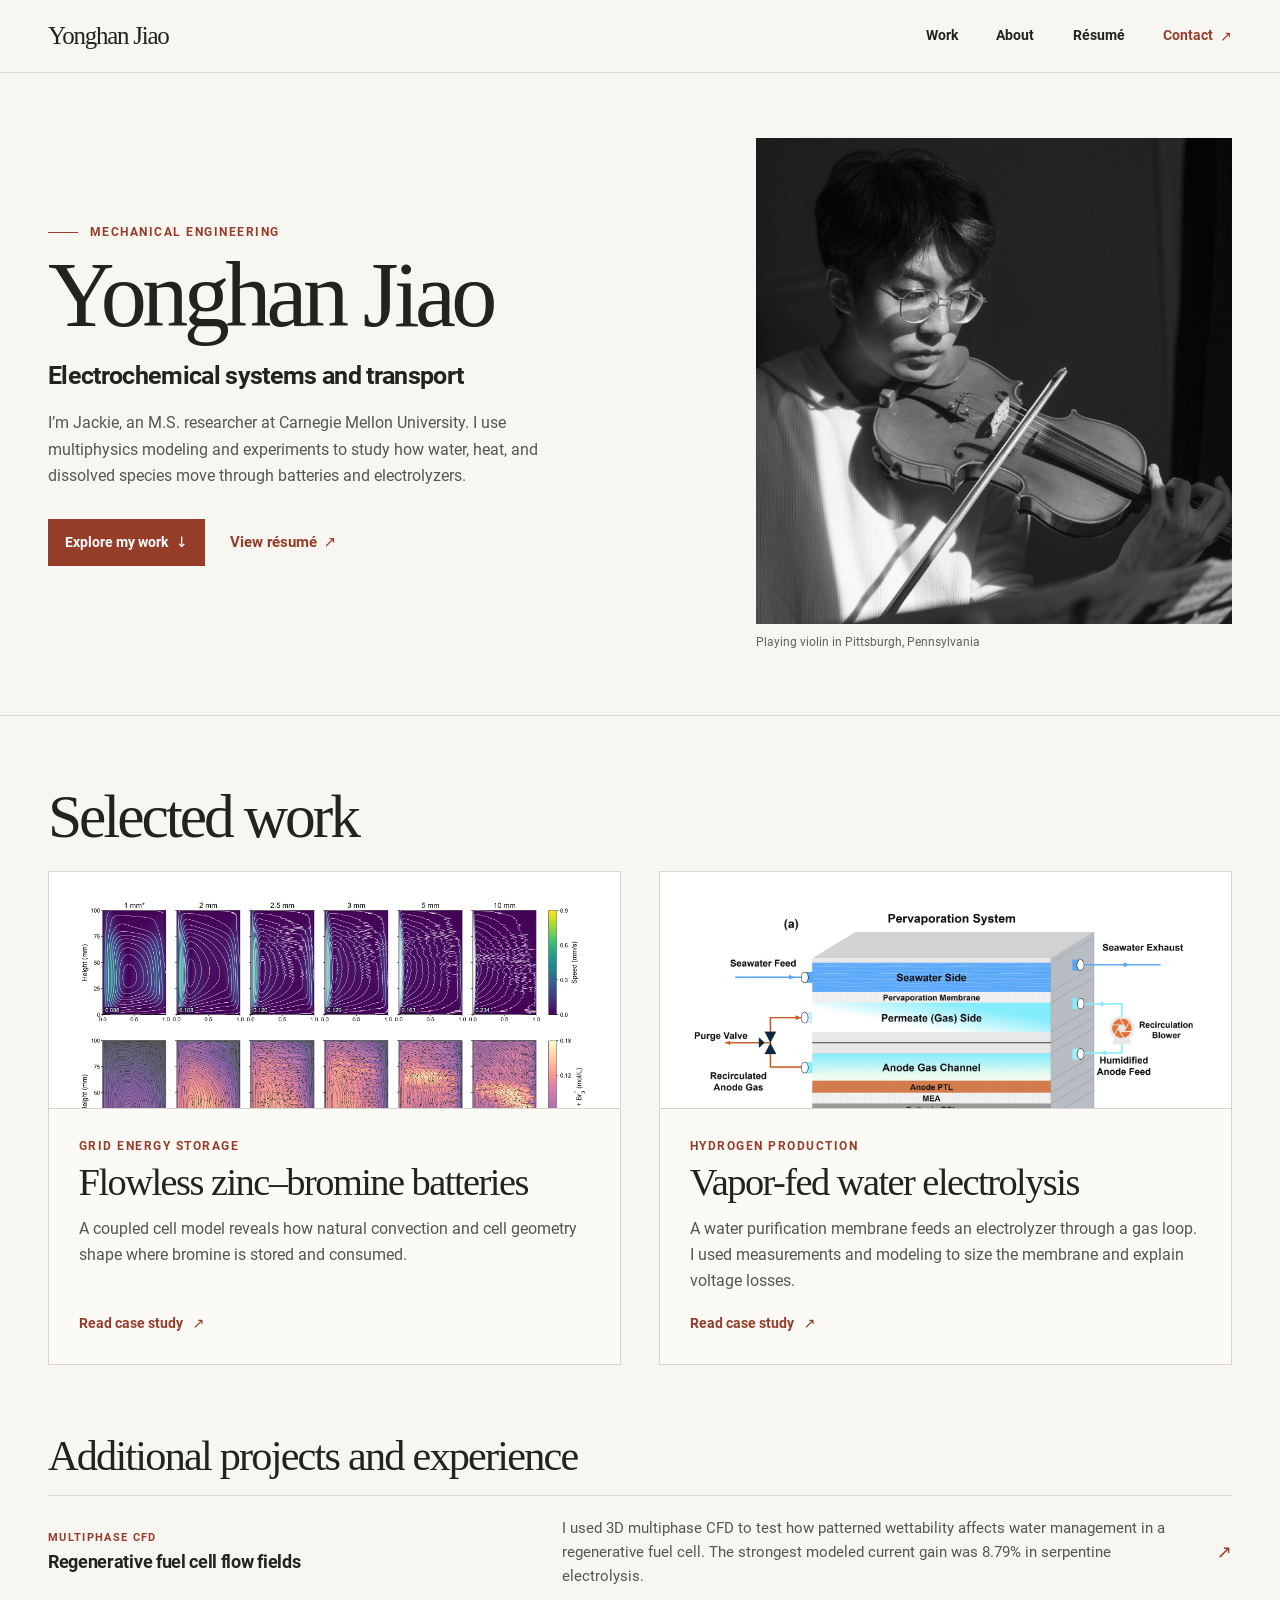
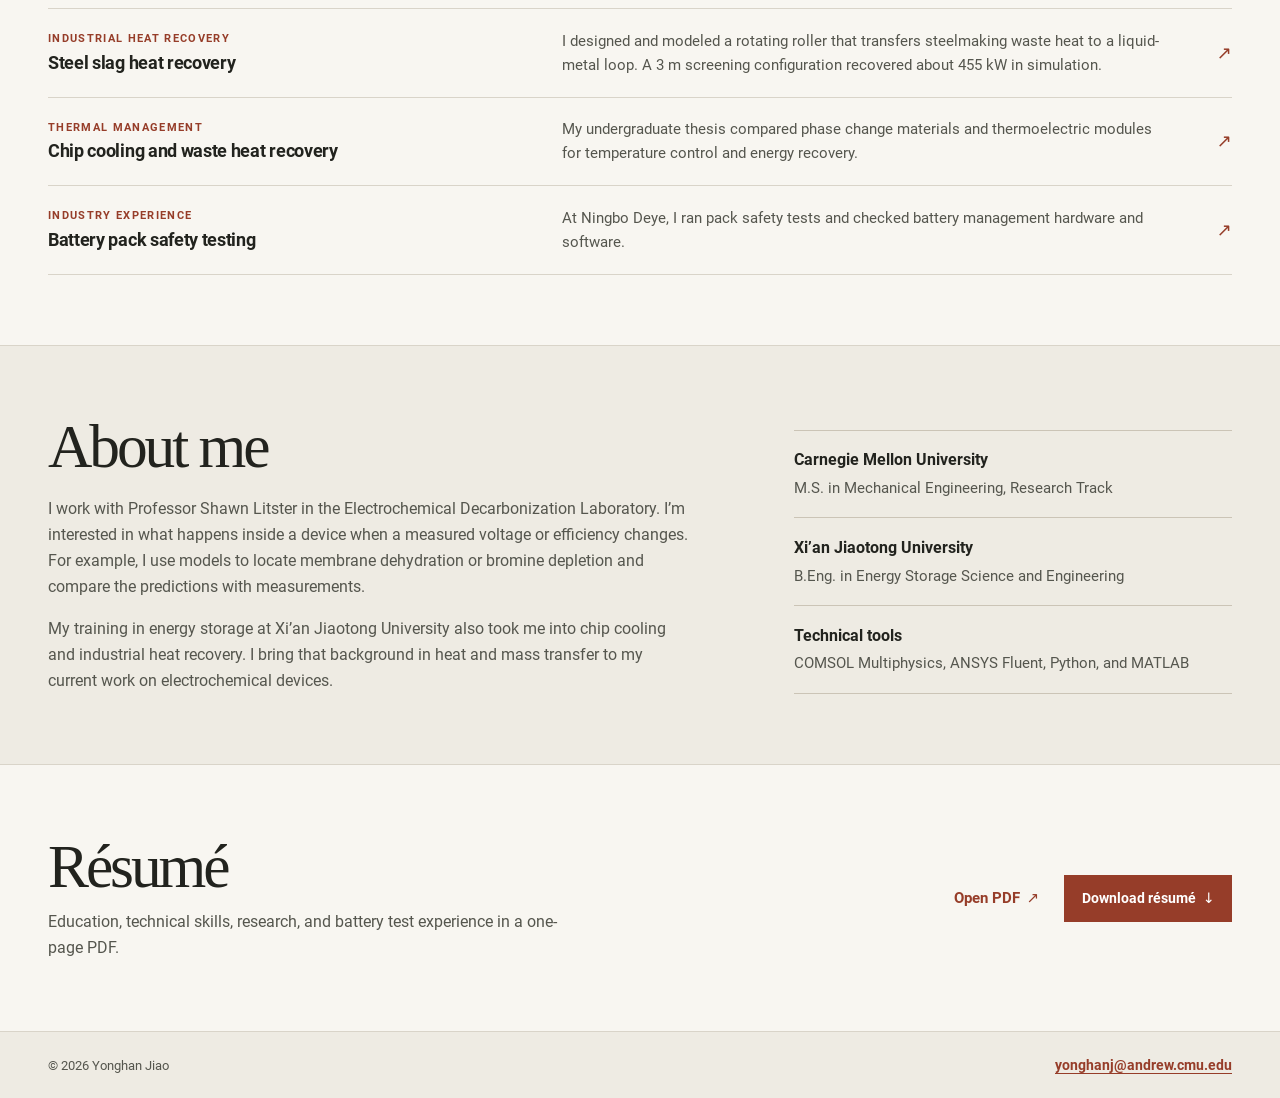
==== commit ec3a3b80: "Add files via upload" ====
--- a/index.html
+++ b/index.html
@@ -71,7 +71,7 @@
         <p class="eyebrow">Multiphase CFD</p>
         <h3><a href="projects/regenerative-fuel-cells.html">Regenerative fuel cell flow fields</a></h3>
       </div>
-      <p class="summary">I built a 3D simulation workflow to compare water and gas transport in a circular cell that alternates between producing and consuming hydrogen.</p>
+      <p class="summary">I used 3D multiphase CFD to test how patterned wettability affects water management in a regenerative fuel cell. The strongest modeled current gain was 8.79% in serpentine electrolysis.</p>
       <span class="row-arrow" aria-hidden="true">↗</span>
     </li>
     <li>
@@ -79,7 +79,7 @@
         <p class="eyebrow">Industrial heat recovery</p>
         <h3><a href="projects/steel-slag-heat-recovery.html">Steel slag heat recovery</a></h3>
       </div>
-      <p class="summary">A rotating liquid-metal heat exchanger concept routes steelmaking waste heat to a two-loop power generation system.</p>
+      <p class="summary">I designed and modeled a rotating roller that transfers steelmaking waste heat to a liquid-metal loop. A 3 m screening configuration recovered about 455 kW in simulation.</p>
       <span class="row-arrow" aria-hidden="true">↗</span>
     </li>
     <li>
--- a/assets/site.css
+++ b/assets/site.css
@@ -252,6 +252,14 @@
 .case-table th { font-weight: 650; }
 .case-table td { color: var(--muted); }
 .case-table tbody th { width: 37%; }
+.case-data { margin-top: 1.1rem; max-width: 59rem; }
+.case-table--numeric :is(th, td):not(:first-child) {
+  text-align: right;
+  font-variant-numeric: tabular-nums;
+  white-space: nowrap;
+}
+.case-table--numeric td strong { color: var(--accent); }
+.case-section p.case-note { margin-top: .85rem; font-size: .88rem; }
 .process-list { margin: 0; padding-left: 1.3rem; color: var(--muted); }
 .process-list li + li { margin-top: .42rem; }
 .process-list li::marker { color: var(--accent); }
